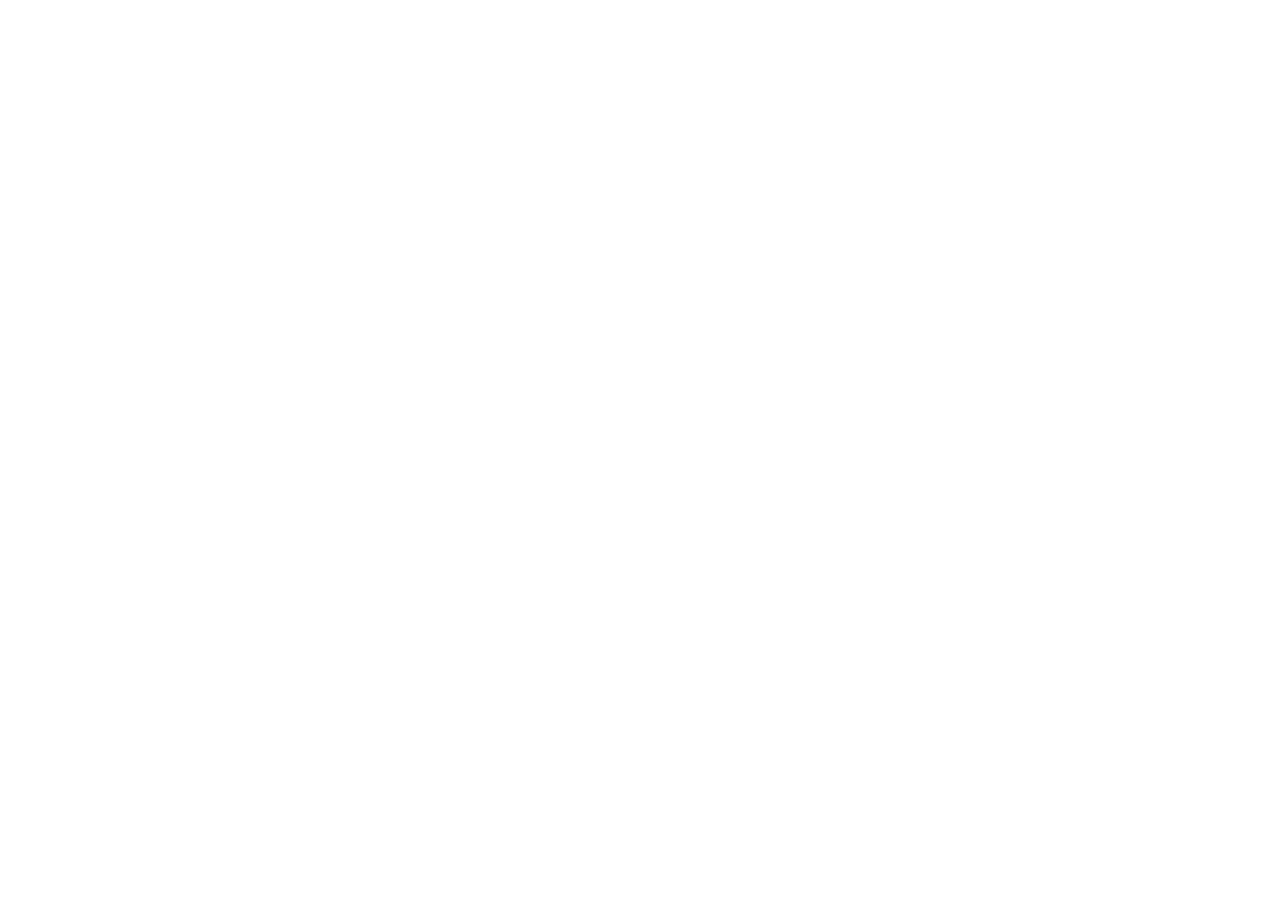
==== portfolio.html @ df11b0cd "inicio da section galery" ====
<!DOCTYPE html>
<html lang="pt_BR">
<head>
    <meta charset="UTF-8">
    <meta name="viewport" content="width=device-width, initial-scale=1.0">
    <title>Portfolio Nívea Piercer</title>
    <link rel="stylesheet" href="./css/works.css">
    <link rel="shortcut icon" href="./assets/logo.ico">
    <link rel="preconnect" href="https://fonts.googleapis.com"/>
    <link rel="preconnect" href="https://fonts.gstatic.com" crossorigin/>
    <link href="https://fonts.googleapis.com/css2?family=DM+Sans:wght@400;700&display=swap" rel="stylesheet"/>
</head>
<body>
    
</body>
</html>
---- css/works.css ----
*{
    margin: 0;
    padding: 0;
    box-sizing: border-box;
    user-select: none;  
}
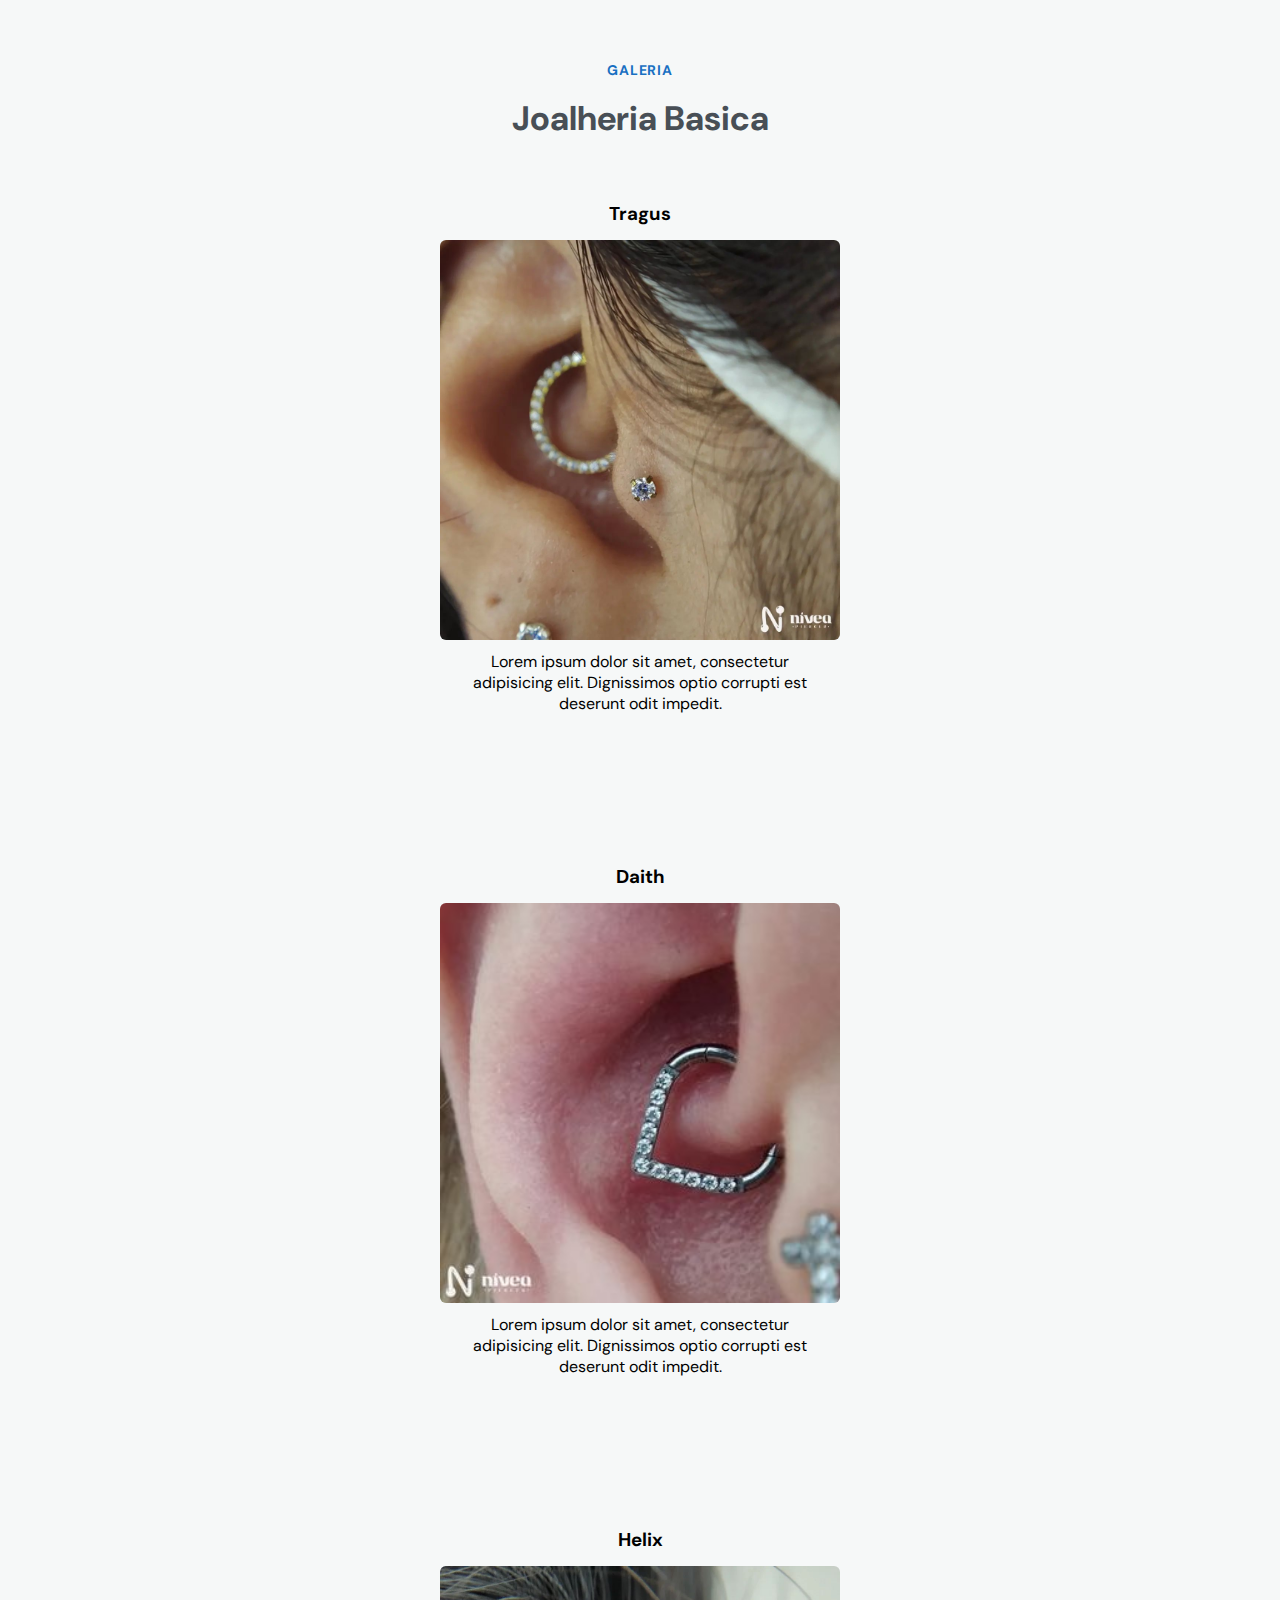
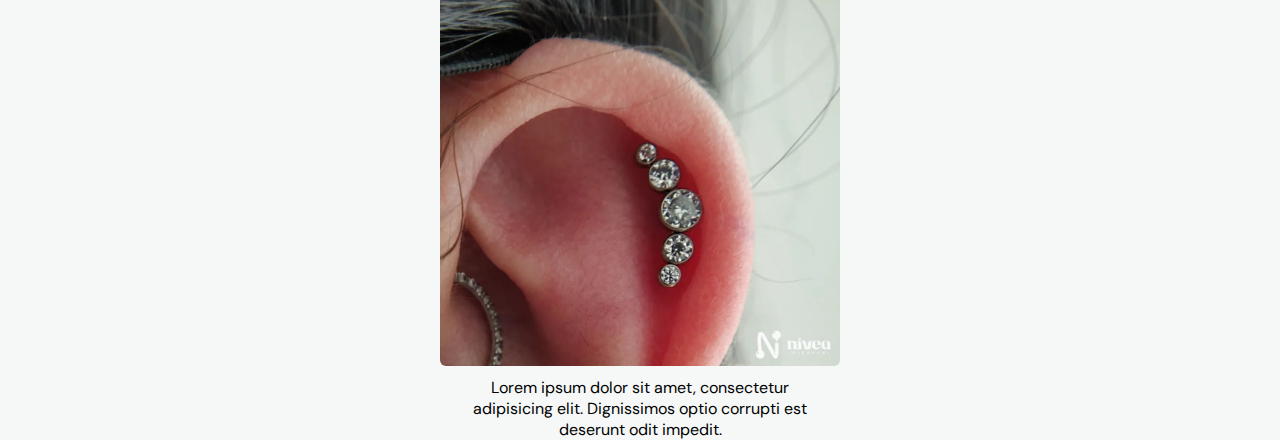
==== commit 7935c252: "criacao de pagina galeria" ====
--- a/portfolio.html
+++ b/portfolio.html
@@ -11,6 +11,34 @@
     <link href="https://fonts.googleapis.com/css2?family=DM+Sans:wght@400;700&display=swap" rel="stylesheet"/>
 </head>
 <body>
+    <section id="home">
+        <div class="container">
+            <header>
+                <h4>Galeria</h4>
+                <h1>Joalheria Basica</h1>
+            </header>
+        </div>
+
+        <div class="content">
+            <h3>Tragus</h3>
+            <img src="./assets/joia04.jpg" alt="">
+            <p>Lorem ipsum dolor sit amet, consectetur adipisicing elit. Dignissimos optio corrupti est deserunt odit impedit.</p>
+
+          
+            <h3>Daith</h3>
+            <img src="./assets/joia05.jpg" alt="">
+            <p>Lorem ipsum dolor sit amet, consectetur adipisicing elit. Dignissimos optio corrupti est deserunt odit impedit.</p>
+            
+
+            
+            <h3>Helix</h3>
+            <img src="./assets/joia06.jpg" alt="">
+            <p>Lorem ipsum dolor sit amet, consectetur adipisicing elit. Dignissimos optio corrupti est deserunt odit impedit.</p>
+
+        </div>
+
+        
+    </section>
     
 </body>
 </html>--- a/css/works.css
+++ b/css/works.css
@@ -4,3 +4,91 @@
     box-sizing: border-box;
     user-select: none;  
 }
+
+:root{
+
+    font-size: 62.5%; 
+    --nav-height: 7.2rem;
+
+    --hue:209;
+
+    --primary-color: hsl(var(--hue), 77%, 43%);
+    --headline:hsl(210,9%,31%); 
+    --paragraph:hsl(210,11%,15%);
+    --brand-beige:hsl(39,100%,97%);
+    
+    --button-hover:hsl(var(--hue),100%,14%);
+
+    --bg-light: hsl(180, 14%, 97%);
+    --brand-light:hsl(calc(var(--hue) - 3), 100%, 91%);
+    --brand-light-2:hsl(calc(var(--hue) - 10), 14%, 97%);
+    
+
+}
+
+html{
+    scroll-behavior: smooth;
+}
+
+html, body{
+    width: 100%;
+    height: 100%;
+}
+
+.container{
+    width: min(52rem,100%);
+    margin-inline: auto;
+    padding-inline:2.4rem;
+}
+
+
+body{
+    font-family: 'DM Sans';
+    font-size: 1.6rem;
+    text-align: center;
+
+    overflow: overlay;
+
+    background-color: var(--bg-light);
+}
+
+section header h4{
+    font-size: 1.4rem;
+    color: var(--primary-color);
+    font-weight: 700;
+    line-height: 150%;
+    letter-spacing: 0.08rem;
+
+    text-transform: uppercase;
+
+    margin-bottom: 1.6rem;
+
+}
+section header h1{
+    font-size: 3.4rem;
+    color: var(--headline);
+    line-height: 130%;
+    margin-bottom: 6rem;
+}
+
+img{
+    max-width: 100%;
+    width: 40rem;
+    border-radius: .6rem;
+    margin-bottom: .6rem;
+}
+
+p{
+    margin-bottom: 15rem;
+    margin-inline: auto;
+    width: 35rem;
+}
+
+h3{
+    margin-bottom: 1.4rem;
+}
+
+#home h4{
+    margin-top: 6rem;
+
+}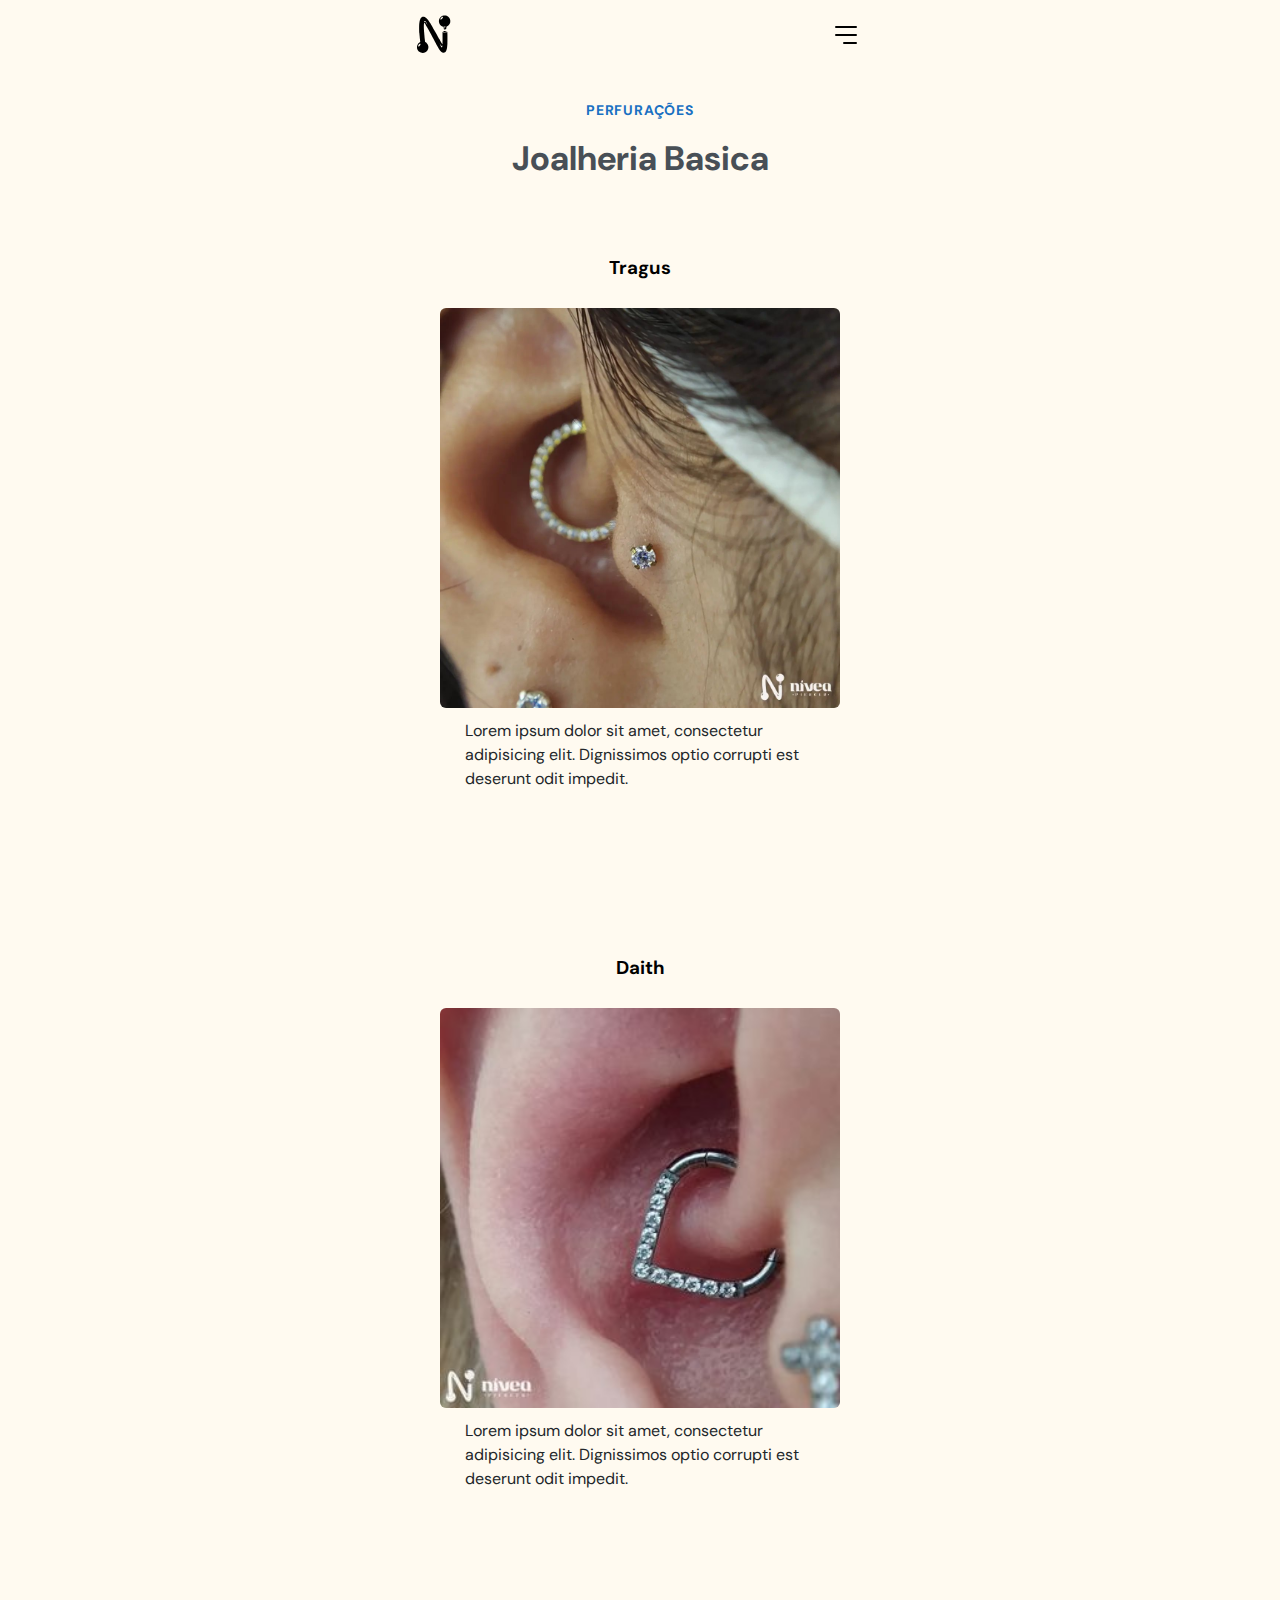
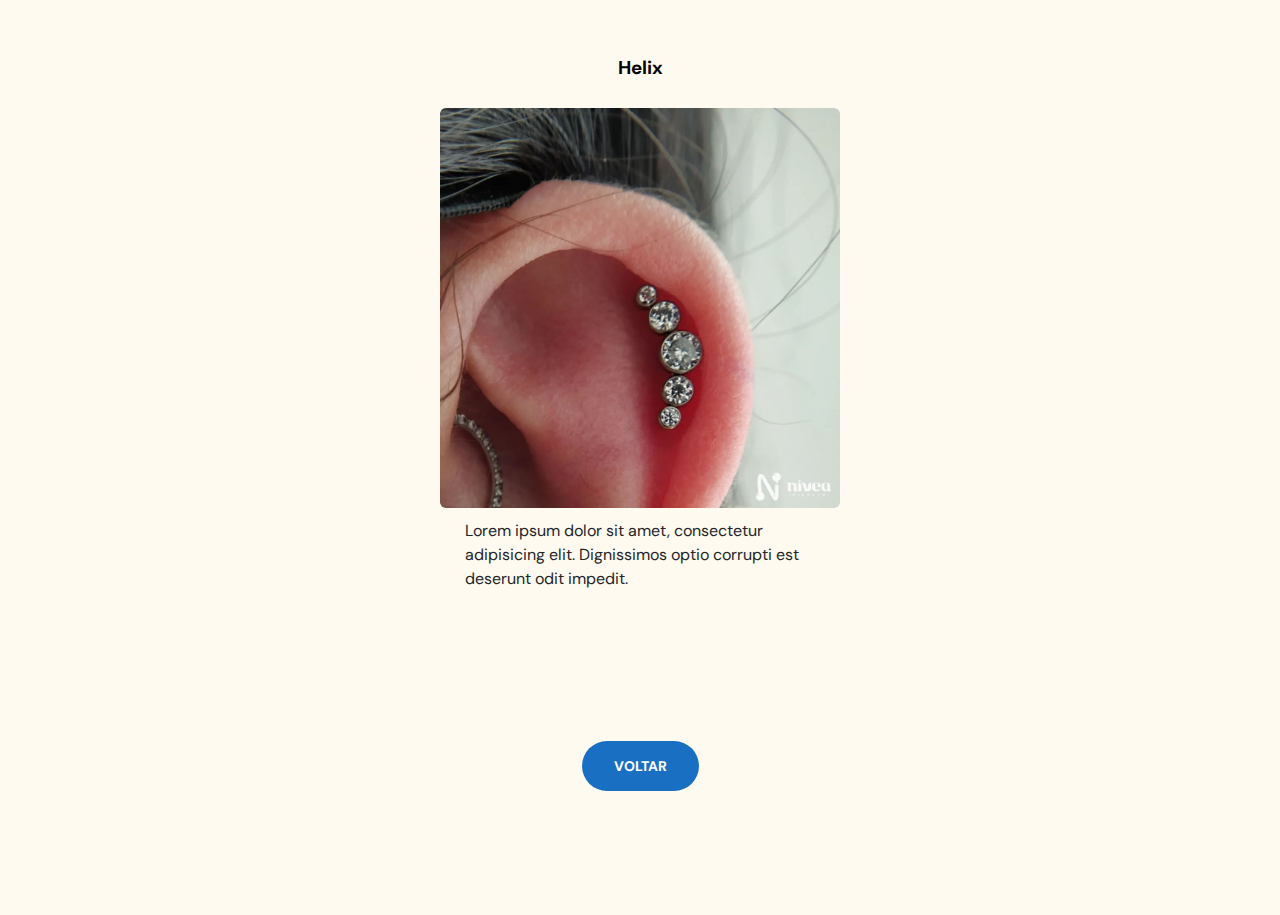
==== commit 03b10833: "ajustando menu expanded portfolio page" ====
--- a/portfolio.html
+++ b/portfolio.html
@@ -3,42 +3,178 @@
 <head>
     <meta charset="UTF-8">
     <meta name="viewport" content="width=device-width, initial-scale=1.0">
-    <title>Portfolio Nívea Piercer</title>
+    <title>Nívea Piercer</title>
+    <link rel="stylesheet" href="./css/style.css">
     <link rel="stylesheet" href="./css/works.css">
     <link rel="shortcut icon" href="./assets/logo.ico">
     <link rel="preconnect" href="https://fonts.googleapis.com"/>
     <link rel="preconnect" href="https://fonts.gstatic.com" crossorigin/>
     <link href="https://fonts.googleapis.com/css2?family=DM+Sans:wght@400;700&display=swap" rel="stylesheet"/>
+    
 </head>
 <body>
-    <section id="home">
+
+    <nav id="navigation">
+        <div class="container">
+            <a href="#galery" onclick="closeMenu()" class="logo">
+                <?xml version="1.0" standalone="no"?>
+                <svg version="1.0" xmlns="http://www.w3.org/2000/svg"
+                width="783.000000pt" height="" viewBox="0 0 783.000000 841.000000"
+                preserveAspectRatio="xMidYMid meet">
+                <g transform="translate(0.000000,841.000000) scale(0.100000,-0.100000)"
+                fill="#000000" stroke="none">
+                <path d="M5835 7729 c-353 -51 -682 -288 -839 -606 -42 -84 -80 -184 -90 -234
+                -2 -13 -7 -35 -10 -49 -23 -96 -28 -265 -11 -382 51 -353 257 -654 565 -827
+                57 -31 187 -77 250 -87 31 -5 36 -10 35 -32 0 -35 19 -34 140 2 73 22 117 28
+                238 33 91 4 147 2 147 -4 0 -5 -60 -17 -132 -27 -176 -24 -389 -92 -388 -124
+                0 -4 4 -13 9 -20 6 -10 23 -8 82 12 103 34 243 56 347 55 48 -1 74 -4 57 -6
+                -120 -15 -364 -85 -431 -124 -53 -30 -65 -44 -57 -66 7 -19 24 -16 94 17 77
+                35 213 60 323 59 90 -1 76 -7 -64 -28 -143 -22 -289 -78 -304 -117 -18 -46 -2
+                -76 67 -131 57 -45 164 -79 220 -70 50 8 142 55 190 97 52 46 74 101 58 143
+                -9 22 -8 35 5 58 12 25 13 36 3 64 -10 27 -10 39 -1 57 7 13 12 43 11 68 -2
+                89 0 93 66 116 170 60 359 207 486 379 59 79 149 253 149 287 0 8 4 18 9 24 5
+                5 19 54 32 109 43 194 27 440 -42 625 -30 81 -104 220 -150 281 -105 141 -269
+                278 -409 342 -142 65 -137 63 -299 97 -99 21 -245 25 -356 9z m-189 -237 c23
+                -15 35 -52 27 -90 -4 -20 -8 -41 -9 -47 -15 -94 -116 -238 -234 -331 -30 -24
+                -60 -48 -66 -54 -45 -36 -160 -54 -189 -30 -7 6 -15 28 -19 50 -22 136 243
+                461 407 500 43 11 70 11 83 2z m519 -2301 c12 -5 -13 -10 -70 -14 -113 -8
+                -153 -15 -187 -33 -15 -8 -32 -14 -38 -14 -17 0 -11 29 9 40 45 24 241 38 286
+                21z m85 -21 c13 -9 13 -10 0 -9 -8 1 -26 5 -40 9 l-25 8 25 1 c14 0 32 -4 40
+                -9z"/>
+                <path d="M1705 7476 c-22 -7 -47 -15 -55 -18 -8 -4 -30 -11 -47 -17 -46 -14
+                -155 -94 -204 -149 -59 -66 -122 -166 -153 -242 -15 -36 -31 -74 -36 -85 -8
+                -18 -33 -93 -35 -105 0 -3 -10 -34 -22 -70 -27 -86 -29 -92 -66 -280 -23 -115
+                -32 -177 -69 -480 -28 -230 -8 -1499 27 -1740 2 -14 6 -65 10 -115 4 -49 9
+                -103 11 -120 2 -16 6 -59 9 -95 5 -65 13 -140 20 -215 2 -22 7 -65 10 -95 27
+                -270 30 -306 51 -485 8 -71 19 -177 25 -235 13 -140 39 -342 45 -352 9 -15 -7
+                -47 -26 -53 -45 -14 -200 -127 -271 -196 -105 -101 -174 -195 -230 -314 -55
+                -117 -71 -162 -95 -270 -20 -95 -23 -326 -4 -425 17 -91 80 -281 100 -300 3
+                -3 12 -18 20 -35 7 -16 24 -43 35 -60 12 -16 24 -35 26 -41 15 -43 220 -254
+                272 -280 17 -9 46 -27 62 -39 48 -35 144 -80 230 -108 136 -45 220 -58 361
+                -58 201 0 343 34 512 123 117 60 188 113 277 203 249 252 359 575 321 940 -24
+                223 -145 471 -316 644 -65 67 -196 171 -214 171 -3 0 -30 16 -60 35 -61 39
+                -58 32 -76 215 -10 109 -15 148 -24 195 -8 41 -15 102 -21 175 -4 41 -8 87
+                -11 103 -2 15 -6 55 -9 90 -2 34 -6 78 -9 97 -8 56 -20 173 -21 200 -1 41 -16
+                223 -20 249 -3 13 -7 58 -10 100 -3 42 -8 101 -10 131 -3 30 -7 91 -10 135 -3
+                44 -8 100 -10 125 -22 214 -36 372 -41 460 -3 58 -7 130 -9 160 -20 329 -25
+                717 -13 900 10 153 18 243 24 276 3 16 7 38 9 49 9 50 24 98 35 109 39 39 145
+                -105 330 -449 64 -119 145 -262 213 -380 168 -287 199 -341 207 -350 4 -5 21
+                -35 38 -65 29 -54 86 -157 165 -295 38 -68 60 -108 136 -250 62 -115 99 -183
+                127 -233 15 -26 45 -81 67 -122 22 -41 43 -79 47 -85 19 -25 127 -235 160
+                -310 12 -27 39 -79 60 -115 20 -36 55 -99 77 -140 22 -41 52 -95 65 -120 109
+                -195 256 -476 404 -770 26 -52 80 -154 120 -226 39 -73 75 -141 79 -153 3 -12
+                10 -21 14 -21 5 0 16 -21 26 -47 10 -27 25 -54 32 -61 7 -7 13 -19 13 -27 0
+                -7 3 -15 8 -17 4 -2 25 -38 47 -82 22 -43 48 -87 58 -99 9 -11 17 -28 17 -38
+                0 -10 4 -20 10 -24 5 -3 33 -49 63 -103 30 -53 71 -126 92 -162 21 -36 51 -90
+                68 -120 17 -30 33 -57 36 -60 9 -7 27 -38 57 -95 15 -27 39 -68 54 -90 29 -41
+                69 -102 105 -159 73 -116 183 -254 279 -350 96 -98 122 -118 198 -155 97 -47
+                105 -49 198 -60 184 -22 374 36 485 148 65 66 70 73 127 177 99 179 165 430
+                207 784 16 134 40 433 47 575 3 66 8 138 11 160 8 63 9 1178 1 1625 -9 477
+                -15 565 -41 582 -6 4 -9 8 -4 8 13 0 -47 62 -76 77 -54 28 -153 54 -237 64
+                -47 5 -94 11 -105 14 -35 8 -277 -32 -334 -54 -59 -24 -123 -66 -140 -93 -25
+                -41 -30 -155 -25 -607 2 -256 4 -538 3 -626 -1 -88 -1 -173 -1 -190 2 -130 0
+                -891 -2 -933 -2 -29 -5 -55 -9 -58 -19 -19 -72 48 -178 225 -24 40 -54 90 -66
+                110 -12 20 -29 50 -37 66 -8 17 -29 55 -47 85 -17 30 -44 78 -59 105 -15 28
+                -41 74 -59 103 -17 29 -31 54 -31 56 0 2 -23 43 -51 92 -29 49 -67 118 -87
+                154 -19 36 -40 72 -46 80 -22 28 -236 397 -236 407 0 7 -283 520 -311 563 -8
+                13 -67 120 -131 240 -11 19 -30 53 -44 75 -13 22 -32 56 -42 75 -9 19 -20 37
+                -24 38 -5 2 -8 8 -8 12 0 5 -31 60 -69 122 -38 62 -98 163 -134 223 -35 61
+                -94 159 -130 218 -37 59 -90 151 -118 205 -155 289 -196 365 -242 442 -27 47
+                -58 99 -67 115 -140 246 -387 620 -598 905 -160 216 -370 428 -509 516 -57 35
+                -109 64 -118 64 -8 0 -15 3 -15 8 0 8 -74 37 -150 59 -66 19 -217 24 -265 9z
+                m481 -826 c18 -12 50 -41 71 -67 21 -25 43 -51 50 -58 20 -21 91 -141 142
+                -242 71 -142 180 -408 170 -417 -2 -3 -38 58 -78 135 -41 76 -80 139 -87 139
+                -30 0 -124 151 -124 199 0 54 -100 124 -211 147 -41 8 -77 20 -80 26 -11 18
+                -26 0 -40 -49 -7 -27 -14 -50 -15 -53 -12 -64 -18 -81 -27 -87 -9 -5 -5 97 6
+                147 15 69 22 90 38 121 38 76 117 101 185 59z m3626 -2096 c-84 -42 -80 -92
+                11 -119 74 -22 230 -38 301 -30 200 20 266 41 266 85 0 20 -40 53 -77 64 -35
+                11 -27 26 8 16 83 -24 132 -80 110 -127 -14 -31 -97 -69 -181 -82 -98 -16
+                -299 -13 -388 5 -188 38 -227 131 -81 191 74 31 94 29 31 -3z m-676 -2441 c43
+                -84 87 -157 99 -163 21 -12 92 -112 121 -172 16 -35 18 -36 41 -21 17 11 36
+                14 68 10 42 -6 45 -5 46 16 1 33 24 90 37 95 17 5 15 -95 -3 -178 -7 -36 -13
+                -65 -13 -65 5 0 -20 -89 -32 -110 -19 -33 -70 -59 -77 -37 -3 6 -11 12 -18 12
+                -40 0 -201 322 -307 615 -77 213 -73 213 38 -2z m-3906 87 c46 -23 54 -44 45
+                -113 -11 -79 -41 -145 -102 -225 -67 -88 -122 -141 -200 -194 -48 -33 -64 -39
+                -91 -34 -48 7 -59 20 -67 76 -11 77 2 121 65 227 73 123 162 221 232 256 64
+                32 68 32 118 7z"/>
+                </g>
+                </svg>
+            </a>
+
+            <div class="menu">
+                <ul>
+                    <li><a href="./index.html" onclick="closeMenu()">Página Inicial</a></li>
+                    <li><a href="#galery" onclick="closeMenu()">Galeria</a></li>
+                </ul>
+
+                <div class="social-links">
+                    <img src="./assets/logo-branca.png" alt="">
+
+                    <a href="https://www.instagram.com/niveapiercer_" target="_blank">
+                        <svg role="img" viewBox="0 0 24 24" xmlns="http://www.w3.org/2000/svg">
+                            <title>Instagram</title>
+                            <path d="M12 0C8.74 0 8.333.015 7.053.072 5.775.132 4.905.333 4.14.63c-.789.306-1.459.717-2.126 1.384S.935 3.35.63 4.14C.333 4.905.131 5.775.072 7.053.012 8.333 0 8.74 0 12s.015 3.667.072 4.947c.06 1.277.261 2.148.558 2.913.306.788.717 1.459 1.384 2.126.667.666 1.336 1.079 2.126 1.384.766.296 1.636.499 2.913.558C8.333 23.988 8.74 24 12 24s3.667-.015 4.947-.072c1.277-.06 2.148-.262 2.913-.558.788-.306 1.459-.718 2.126-1.384.666-.667 1.079-1.335 1.384-2.126.296-.765.499-1.636.558-2.913.06-1.28.072-1.687.072-4.947s-.015-3.667-.072-4.947c-.06-1.277-.262-2.149-.558-2.913-.306-.789-.718-1.459-1.384-2.126C21.319 1.347 20.651.935 19.86.63c-.765-.297-1.636-.499-2.913-.558C15.667.012 15.26 0 12 0zm0 2.16c3.203 0 3.585.016 4.85.071 1.17.055 1.805.249 2.227.415.562.217.96.477 1.382.896.419.42.679.819.896 1.381.164.422.36 1.057.413 2.227.057 1.266.07 1.646.07 4.85s-.015 3.585-.074 4.85c-.061 1.17-.256 1.805-.421 2.227-.224.562-.479.96-.899 1.382-.419.419-.824.679-1.38.896-.42.164-1.065.36-2.235.413-1.274.057-1.649.07-4.859.07-3.211 0-3.586-.015-4.859-.074-1.171-.061-1.816-.256-2.236-.421-.569-.224-.96-.479-1.379-.899-.421-.419-.69-.824-.9-1.38-.165-.42-.359-1.065-.42-2.235-.045-1.26-.061-1.649-.061-4.844 0-3.196.016-3.586.061-4.861.061-1.17.255-1.814.42-2.234.21-.57.479-.96.9-1.381.419-.419.81-.689 1.379-.898.42-.166 1.051-.361 2.221-.421 1.275-.045 1.65-.06 4.859-.06l.045.03zm0 3.678c-3.405 0-6.162 2.76-6.162 6.162 0 3.405 2.76 6.162 6.162 6.162 3.405 0 6.162-2.76 6.162-6.162 0-3.405-2.76-6.162-6.162-6.162zM12 16c-2.21 0-4-1.79-4-4s1.79-4 4-4 4 1.79 4 4-1.79 4-4 4zm7.846-10.405c0 .795-.646 1.44-1.44 1.44-.795 0-1.44-.646-1.44-1.44 0-.794.646-1.439 1.44-1.439.793-.001 1.44.645 1.44 1.439z"/>
+                        </svg>
+                    </a>
+    
+                </div>
+                
+            </div>
+
+            <button onclick="openMenu()" class="open-menu">
+                <svg width="40" height="40" viewBox="0 0 40 40" fill="none" xmlns="http://www.w3.org/2000/svg">
+                    <path d="M10 20H30" stroke="#000000" stroke-width="2" stroke-linecap="round" stroke-linejoin="round"/>
+                    <path d="M10 12H30" stroke="#000000" stroke-width="2" stroke-linecap="round" stroke-linejoin="round"/>
+                    <path d="M18 28L30 28" stroke="#000000" stroke-width="2" stroke-linecap="round" stroke-linejoin="round"/>
+                </svg>
+            </button>
+
+            <button onclick="closeMenu()" class="close-menu">
+                <svg width="40" height="40" viewBox="0 0 40 40" fill="none" xmlns="http://www.w3.org/2000/svg">
+                    <path d="M30 10L10 30M10 10L30 30" stroke="#000000" stroke-width="2" stroke-linecap="round" stroke-linejoin="round"/>
+                </svg>
+            </button>
+
+        </div>
+    </nav>
+
+    <section id="galery">
         <div class="container">
             <header>
-                <h4>Galeria</h4>
+                <h4>Perfurações</h4>
                 <h1>Joalheria Basica</h1>
             </header>
-        </div>
-
-        <div class="content">
-            <h3>Tragus</h3>
-            <img src="./assets/joia04.jpg" alt="">
-            <p>Lorem ipsum dolor sit amet, consectetur adipisicing elit. Dignissimos optio corrupti est deserunt odit impedit.</p>
-
-          
-            <h3>Daith</h3>
-            <img src="./assets/joia05.jpg" alt="">
-            <p>Lorem ipsum dolor sit amet, consectetur adipisicing elit. Dignissimos optio corrupti est deserunt odit impedit.</p>
             
+            <div class="content" data-router-view="portfolio">
+                <h3>Tragus</h3>
+                <img src="./assets/joia04.jpg" alt="">
+                <p>Lorem ipsum dolor sit amet, consectetur adipisicing elit. Dignissimos optio corrupti est deserunt odit impedit.</p>
 
             
-            <h3>Helix</h3>
-            <img src="./assets/joia06.jpg" alt="">
-            <p>Lorem ipsum dolor sit amet, consectetur adipisicing elit. Dignissimos optio corrupti est deserunt odit impedit.</p>
+                <h3>Daith</h3>
+                <img src="./assets/joia05.jpg" alt="">
+                <p>Lorem ipsum dolor sit amet, consectetur adipisicing elit. Dignissimos optio corrupti est deserunt odit impedit.</p>
+                
 
-        </div>
+                
+                <h3>Helix</h3>
+                <img src="./assets/joia06.jpg" alt="">
+                <p>Lorem ipsum dolor sit amet, consectetur adipisicing elit. Dignissimos optio corrupti est deserunt odit impedit.</p>
+            </div>
+            
+            <a class="button" title="Voltar" onclick="voltar()">Voltar</a>
+    </div>
 
-        
     </section>
+
+    <a id="backToTopButton" class="" href="#galery">
+        <svg width="40" height="40" viewBox="0 0 40 40" fill="none" xmlns="http://www.w3.org/2000/svg">
+            <circle cx="20" cy="20" r="20" fill="#1971C2"/>
+            <path d="M20 27V13" stroke="white" stroke-width="2" stroke-linecap="round" stroke-linejoin="round"/>
+            <path d="M13 20L20 13L27 20" stroke="white" stroke-width="2" stroke-linecap="round" stroke-linejoin="round"/>
+        </svg>            
+    </a>
     
+    <script src="./main.js"></script>
 </body>
-</html>+</html--- a/css/style.css
+++ b/css/style.css
@@ -0,0 +1,579 @@
+/* Config's  Geral -------------------------------------*/
+*{
+    margin: 0;
+    padding: 0;
+    box-sizing: border-box;  
+}
+
+:root{
+
+    font-size: 62.5%; 
+    --nav-height: 7.2rem;
+
+    --hue:209;
+
+    --primary-color: hsl(var(--hue), 77%, 43%);
+    --headline:hsl(210,9%,31%); 
+    --paragraph:hsl(210,11%,15%);
+    --brand-beige:hsl(39,100%,97%);
+    
+    --button-hover:hsl(var(--hue),100%,14%);
+
+    --bg-light: hsl(180, 14%, 97%);
+    --brand-light:hsl(calc(var(--hue) - 3), 100%, 91%);
+    --brand-light-2:hsl(calc(var(--hue) - 5), 100%, 97%);
+    
+
+}
+
+html{
+    scroll-behavior: smooth;
+}
+
+html, body{
+    width: 100%;
+    height: 100%;
+}
+
+ul{
+    list-style: none;
+}
+
+a{
+    text-decoration: none;
+    color: var(--primary-color);
+}
+
+
+body{
+    font-family: 'DM Sans';
+    font-size: 1.6rem;
+    text-align: center;
+
+    overflow: overlay;
+
+    background-color: var(--bg-light);
+
+}
+
+.container{
+    width: min(50rem, 100%);
+    margin-inline: auto;
+    padding-inline: 2.4rem;
+}
+
+img {
+    max-width: 100%;
+}
+
+section {
+    padding-block: 10rem;
+}
+
+section header h4{
+    font-size: 1.4rem;
+    color: var(--primary-color);
+    margin-bottom: 1.6rem;
+    font-weight: 700;
+    line-height: 150%;
+    letter-spacing: 0.08rem;
+
+    text-transform: uppercase;
+
+}
+
+section header h2{
+    font-size: 3rem;
+    line-height: 3.9rem;
+    color: var(--headline);
+    margin-bottom: 6rem;
+}
+
+section header h1{
+    font-size: 3.4rem;
+    color: var(--headline);
+    line-height: 130%;
+    margin-bottom: 2.4rem;
+}
+
+section .content p{
+    color: var(--paragraph);
+    line-height: 150%;
+    font-weight: 400;
+    font-size: 1.6rem;
+}
+
+body span{
+    font-weight: bold;
+}
+
+.button{
+    background: var(--primary-color);
+    border: none;
+    border-radius: 4rem;
+    margin-bottom: 6rem;
+    padding: 1.6rem 3.2rem;
+    width: fit-content;
+
+    color: white;
+    text-transform: uppercase;
+    font-size: 1.4rem;
+    font-weight: 700;
+
+    display: flex;
+    align-items: center;
+    justify-content: center;
+    
+    text-decoration: none;
+    transition: background 200ms;
+}
+
+.button:hover{
+    background-color: var(--button-hover);
+}
+
+
+/* Config's Geral ------------------------------------------- */
+
+
+/* Nav Bar -------------------------------------------------- */
+
+nav{
+    display: flex;
+    height: var(--nav-height);
+
+    position: fixed;
+    top: 0;
+    z-index: 100;
+    width: 100vw;
+}
+
+nav .container{
+    display: flex;
+    align-items: center;
+    justify-content: space-between;
+}
+
+nav.scroll{
+    background: var(--primary-color);
+}
+
+nav.scroll path{
+    fill: white;
+}
+
+nav.scroll button path{
+    stroke: white;
+}
+
+nav button{
+    background: none;
+    border: none;
+    cursor: pointer;
+}
+
+nav .menu,
+nav .close-menu{
+    position: fixed;
+}
+
+
+/* Menu expandido ----------------------------*/
+body.menu-expanded{
+    overflow: hidden;
+}
+
+body.menu-expanded > :not(nav) {
+    visibility: hidden;
+}
+
+
+.menu, .close-menu, body.menu-expanded .open-menu{
+    opacity: 0;
+    visibility: hidden;
+}
+
+body.menu-expanded .menu, body.menu-expanded .close-menu{
+    opacity: 1;
+    visibility: visible;
+}
+
+.menu{
+    transform: translateY(100%);
+}
+
+body.menu-expanded .menu{
+    top: 0;
+    left: 0;
+    background: var(--primary-color);
+
+    width: 100vw;
+    height: 100vh;
+
+    padding-top: var(--nav-height);
+
+    transition: transform 300ms;
+    transform: translateY(0);
+}
+
+.menu ul:nth-child(1){
+    display: flex;
+    flex-direction: column;
+    gap: 4.8rem;
+
+    margin-top: 6rem;
+    font-weight: 700;
+    font-size: 2.4rem;
+    line-height: 3.1rem;    
+}
+
+.menu ul li a {
+    color: white;
+    text-decoration: none;
+}
+
+.menu .button{
+    background: white;
+    color: var(--primary-color);
+    border-radius: 4rem;
+    font-size: 1.8rem;
+    line-height: 2.3rem;
+    font-weight: 700;
+    text-transform: uppercase;
+    text-decoration: none;
+
+    display: inline-block;
+    padding: 1.6rem 3.2rem;
+
+    margin-top: 4.8rem;
+    margin-bottom: 8rem;
+
+}
+
+.menu .button:hover{
+    background-color: var(--primary-color);
+    color: white;
+
+    filter: brightness(1.1);
+
+}
+
+body.menu-expanded .logo, body.menu-expanded button{
+    position: relative;
+    z-index: 100;
+}
+
+body.menu-expanded .logo path{
+    fill: white;
+}
+
+body.menu-expanded button path{
+    stroke: white;
+}
+
+.logo svg{
+    width: 4rem;
+}
+
+.menu img{
+    width: 16rem;
+}
+
+.menu svg{
+    width: 3rem;
+    padding-block: 2.4rem;
+    padding-inline: auto;
+   
+}
+
+.menu svg path{
+    fill: white;
+}
+
+.social-links{
+    display: flex;
+    gap: 3.2rem;
+    flex-direction: column;
+    align-items: center;
+}
+
+/* Home ------------------------------- */
+
+#home::before{
+    content: "";
+    width: 100%;
+
+    height: min(1100px);
+
+    background-color: var(--brand-light);
+    display: block;
+
+    position: absolute;
+    top: 0;
+    left: 0;
+    z-index: -1;
+}
+.container .col-a img{
+    border-radius: 50%;
+    width: 22rem;
+    border: 0.3rem solid black;
+    margin-bottom: 2.4rem;
+}
+
+.container .col-a img:hover{
+    transform:scale(1.04);
+}
+
+.logo img{
+    width: 18rem;
+    margin-bottom: 2.4rem;
+}
+
+.container .col-b p{
+    text-align: left;
+    padding-inline: 2.4rem;
+}
+
+.stats{
+    width: 100%;
+    padding-block: 1.4rem;
+    margin-inline: auto;
+    margin-block: 2.4rem;
+
+    background-color: var(--brand-beige);
+    border: 1px solid var(--brand-light);
+    border-radius: .6rem;
+
+    display: flex;
+    flex-direction: center;
+    justify-content: center;
+}
+
+.stat h3{
+    font-size: 4.2rem;
+    color: var(--headline);
+    line-height: 130%;
+    margin-bottom: .4rem;
+}
+
+.stat p{
+    color: var(--primary-color);
+    font-size: 1.6rem;
+    line-height: 150%;
+}
+
+.button{
+    margin-inline: auto;
+    margin-block: 2.4rem;
+}
+
+/* Services ------------------------- */
+#services .cards{
+    display: flex;
+    flex-direction: column;
+    gap: 3.2rem;
+}
+
+#services .card{
+    padding: 2.4rem;
+    text-align: left;
+
+    background: white;
+    border: 1px solid var(--brand-light);
+    border-radius: .6rem;
+}
+
+#services .card h3{
+    margin-block: 1.6rem;
+}
+
+
+/* Galery ------------------------- */
+
+#galery .content h3{
+    padding-block: 1.4rem;
+}
+
+#galery .galery-link h3:hover{
+    color: var(--button-hover);
+}
+
+#galery .content p{
+    text-align: left;
+}
+
+#galery .galery-link{
+    margin-bottom: 6.4rem;
+}
+
+#galery .content img{
+    border-radius: .6rem;
+}
+
+#galery .content img:hover{
+    cursor: pointer;
+}
+
+#galery{
+    background-color: var(--brand-beige);
+}
+
+
+/* Duvidas Frequentes ----------------- */
+
+#questions .cards{
+    display: flex;
+    flex-direction: column;
+    gap: 3.2rem;
+}
+
+#questions .card{
+    padding: 2.4rem;
+    text-align: left;
+    background: var(--brand-light-2);
+    border: 1px solid var(--brand-light);
+    border-radius: .6rem;
+}
+
+#questions .card h3{
+    margin-block: 1.6rem;
+}
+
+#questions .card h3{
+    text-align: center;
+}
+
+#questions .card svg.logo{
+    float: right;
+}
+
+#questions .card svg{
+    margin-block: 1.4rem;
+}
+
+#questions .card svg.aspas path{
+    fill: var(--primary-color);
+}
+
+#questions .more svg.logo{
+    width: 2.5rem;
+    margin-top: 1rem;
+}
+
+#questions .more svg.logo path{
+    fill: var(--primary-color);
+}
+
+/* ABOUT ----------------------------- */
+#about{
+    background-color: var(--brand-light-2);
+}
+#about .content{
+    text-align: left;
+    margin-bottom: 6rem;
+}
+
+#about img{
+    border-radius: 2rem;
+    width: 32rem;
+}
+
+
+/* Contact -------------------------- */
+#contact{
+    text-align: left;
+}
+
+#contact header{
+    margin-bottom: 3.2rem;
+}
+
+#contact ul{
+    display: flex;
+    flex-direction: column;
+    gap: 1.6rem;
+
+    margin-bottom: 3.2rem;
+}
+
+#contact ul li{
+    display: flex;
+    align-items: center;
+    gap: 0.8rem;
+}
+
+#contact .button{
+    margin-bottom: 6rem;
+    gap: 1rem;
+}
+
+#contact img{
+    border-radius: 1rem;
+    width: 100vw;
+}
+
+/* FOOTER --------------------- */
+footer{
+    background-color: var(--primary-color);
+    color: white;
+    height: 30rem;
+    margin-top: 16rem;
+}
+
+footer .container svg path{
+    fill: white;
+}
+
+footer .container svg.logo{
+    width: 15rem;
+}
+
+footer .container svg.instagram{
+    width: 3rem;
+    margin-top: 2rem;
+}
+
+footer .content{
+    display: flex;
+    align-items: center;
+    flex-direction: column;
+    padding-block: 6rem;
+}
+
+
+/* Back to top Button ---------------- */
+#backToTopButton{
+    position: fixed;
+    bottom: 1.4rem;
+    right: 1.8rem;
+
+    opacity: 0;
+    visibility: hidden;
+
+    transform: translate(100%);
+    transform: 250ms;
+}
+
+#backToTopButton.show{
+    opacity: 1;
+    visibility: visible;
+    transform: translate(0);
+}
+
+
+/* Keyframes transitions ----------------- */
+
+.container{
+    animation: transitionIn .75s;
+}
+
+@keyframes transitionIn{
+    from{
+        opacity: 0;
+        transform: rotateX(-10deg);
+    }
+    to{
+        opacity: 1;
+        transform: rotate(0);
+    }
+}--- a/css/works.css
+++ b/css/works.css
@@ -1,94 +1,31 @@
-*{
-    margin: 0;
-    padding: 0;
-    box-sizing: border-box;
-    user-select: none;  
-}
-
-:root{
-
-    font-size: 62.5%; 
-    --nav-height: 7.2rem;
-
-    --hue:209;
-
-    --primary-color: hsl(var(--hue), 77%, 43%);
-    --headline:hsl(210,9%,31%); 
-    --paragraph:hsl(210,11%,15%);
-    --brand-beige:hsl(39,100%,97%);
-    
-    --button-hover:hsl(var(--hue),100%,14%);
-
-    --bg-light: hsl(180, 14%, 97%);
-    --brand-light:hsl(calc(var(--hue) - 3), 100%, 91%);
-    --brand-light-2:hsl(calc(var(--hue) - 10), 14%, 97%);
-    
-
-}
-
-html{
-    scroll-behavior: smooth;
-}
-
-html, body{
-    width: 100%;
-    height: 100%;
-}
-
-.container{
-    width: min(52rem,100%);
-    margin-inline: auto;
-    padding-inline:2.4rem;
-}
-
-
-body{
-    font-family: 'DM Sans';
-    font-size: 1.6rem;
-    text-align: center;
-
-    overflow: overlay;
-
-    background-color: var(--bg-light);
-}
-
-section header h4{
-    font-size: 1.4rem;
-    color: var(--primary-color);
-    font-weight: 700;
-    line-height: 150%;
-    letter-spacing: 0.08rem;
-
-    text-transform: uppercase;
-
-    margin-bottom: 1.6rem;
-
-}
-section header h1{
-    font-size: 3.4rem;
-    color: var(--headline);
-    line-height: 130%;
-    margin-bottom: 6rem;
-}
-
-img{
+#galery img{
     max-width: 100%;
     width: 40rem;
     border-radius: .6rem;
     margin-bottom: .6rem;
 }
+#galery .content img:hover{
+    cursor: auto;
+}
 
-p{
+#galery h1{
+    margin-bottom: 6rem;
+}
+
+#galery p{
     margin-bottom: 15rem;
     margin-inline: auto;
     width: 35rem;
 }
 
-h3{
+#galery h3{
     margin-bottom: 1.4rem;
 }
 
-#home h4{
-    margin-top: 6rem;
+#galery .button:hover{
+    cursor: pointer;
+}
 
+.social-links img{
+    margin-block: 6rem;
 }